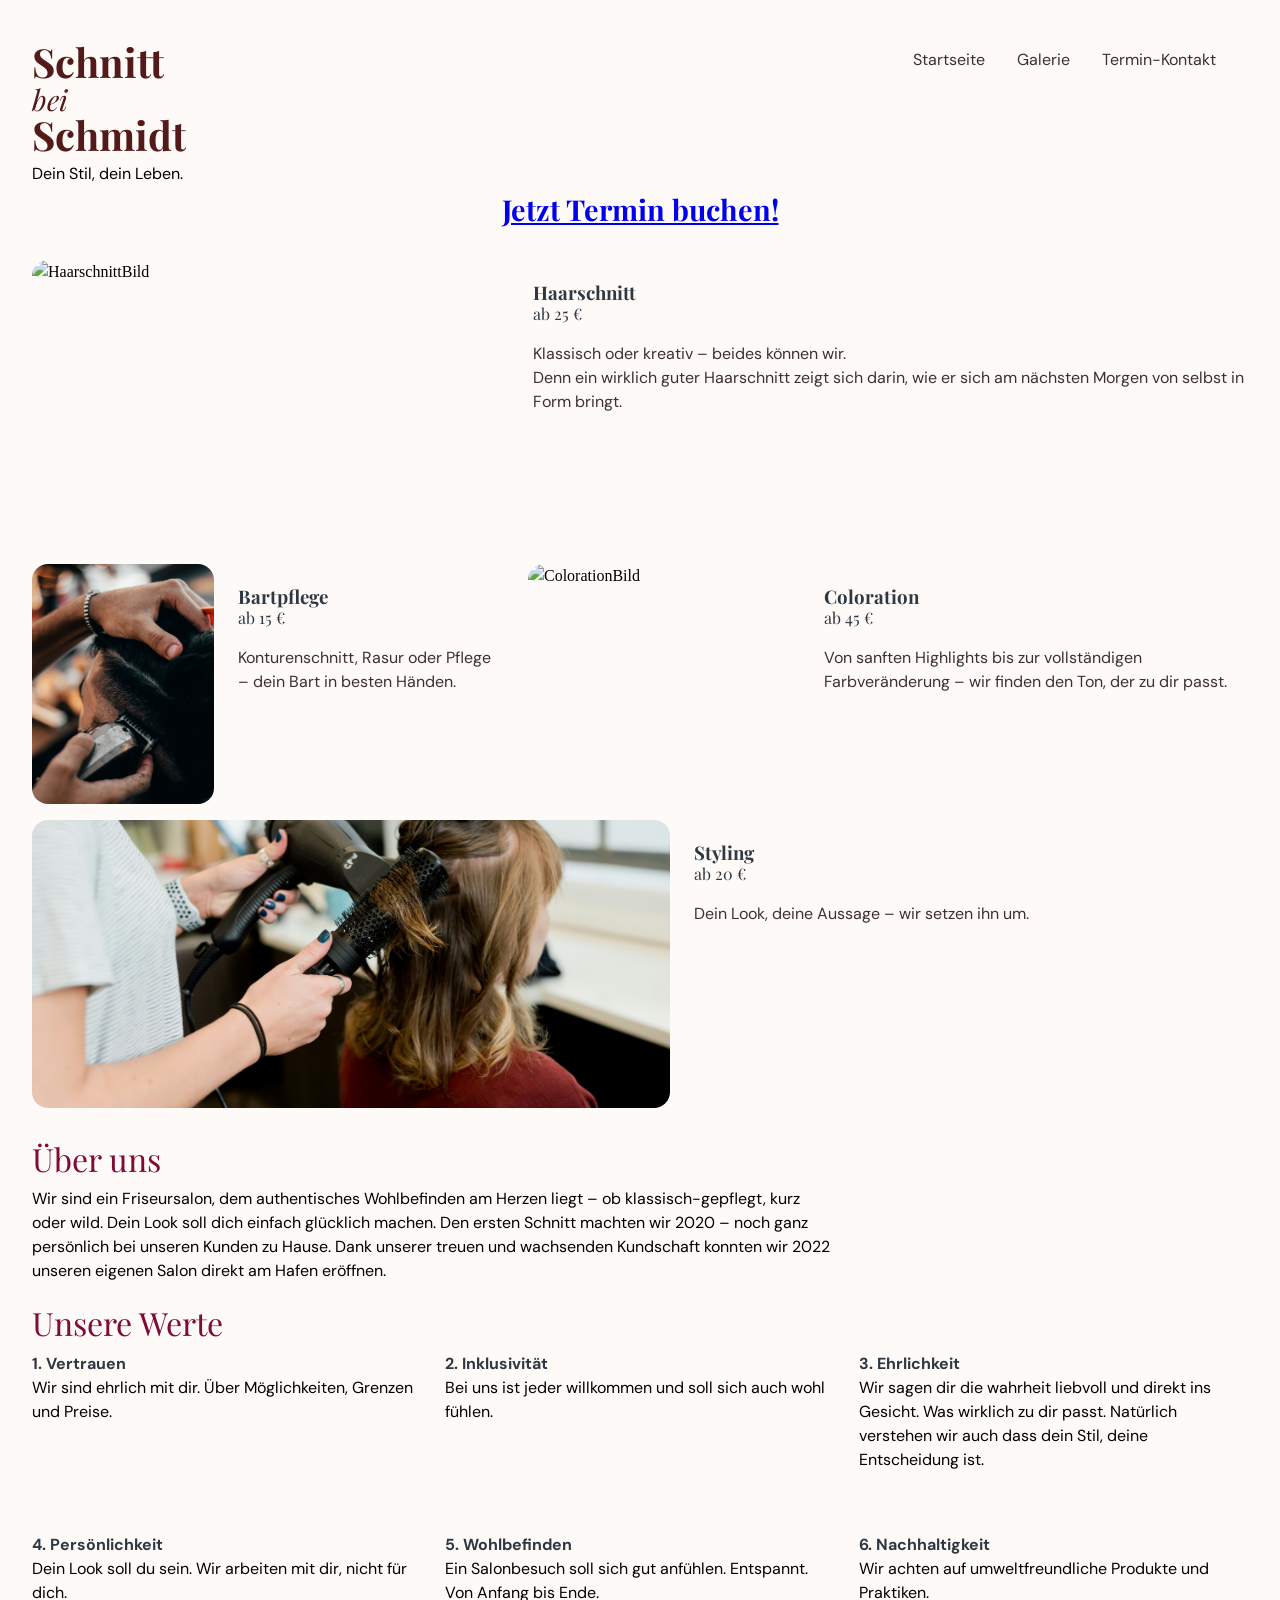
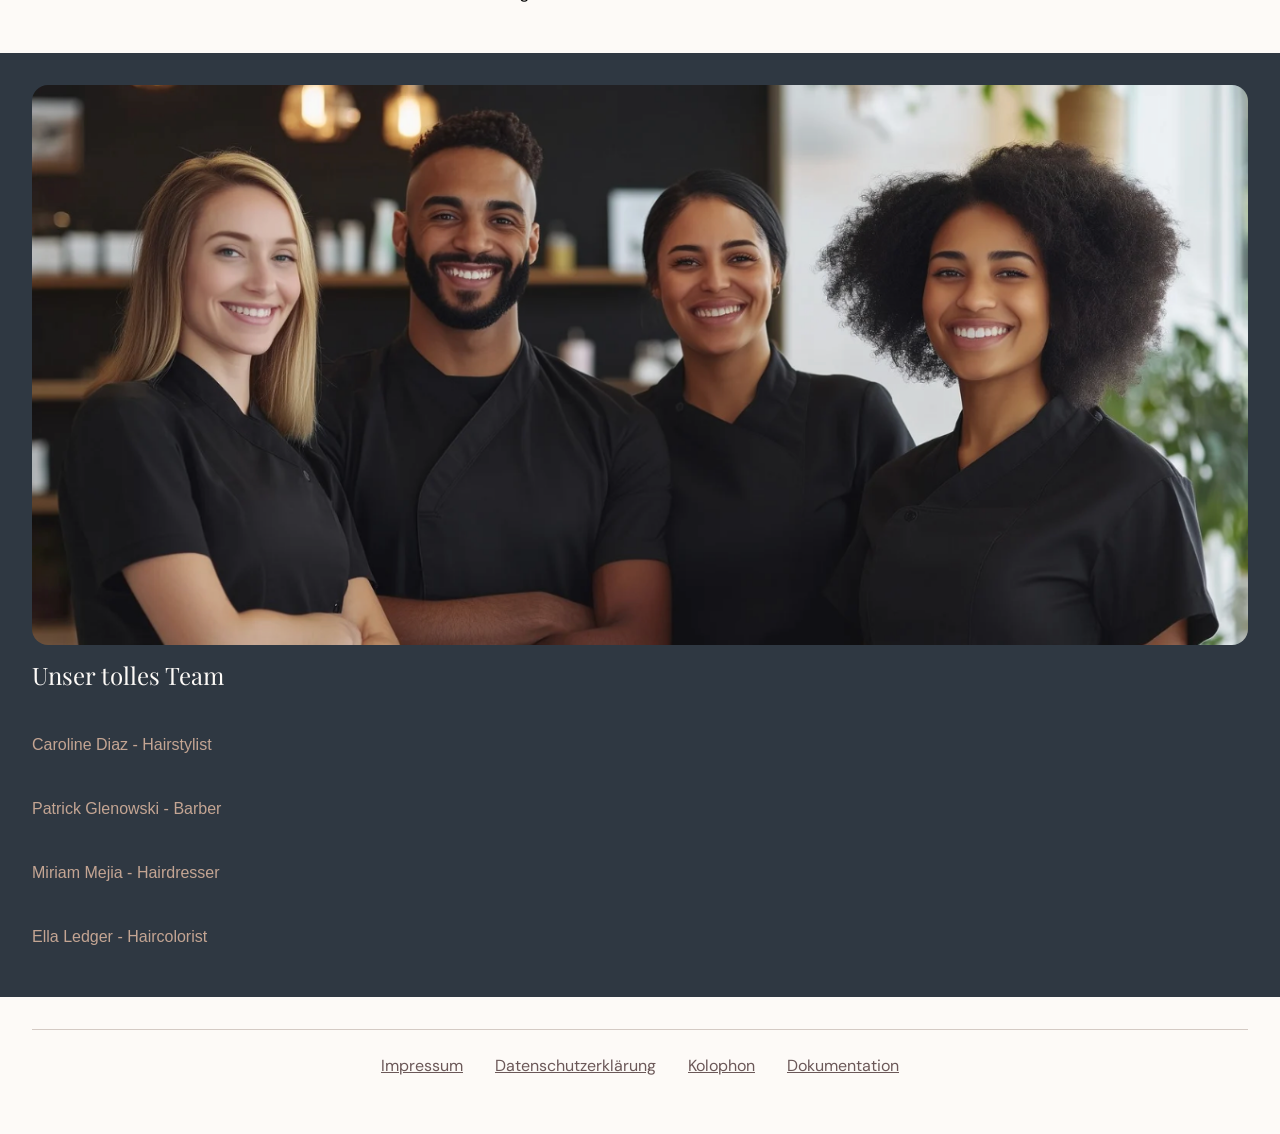
==== index.html @ 7e10d544 "first commit" ====
<!DOCTYPE html>
<html lang="de">
<head>
    <meta charset="utf-8"/>
    <meta name="viewport" content="width=device-width, initial-scale=1">
    <title>index</title>
    <link rel="stylesheet" href="style.css">
</head>
<body>
    <nav class="Optionen">
            <ul>
            <li><a href="index.html">Startseite</a></li>
            <li><a href="Seite4.html">Galerie</a></li>
            <li><a href="Seite5.html">Termin-Kontakt</a></li>
            </ul>
        </nav>

        <section class= "ÜberschriftUndSlogan">
            <h1>Schnitt</h1>
            <p class="Bei">bei</p>
            <h1>Schmidt</h1>
            <p class="Slogan">Dein Stil, dein Leben.</p>
        </section>

        <h2 class="TerminJetzt"> <a href="Seite5.html">Jetzt Termin buchen!</a> </h2>
        <section class= "TerminBuchung">
            <div class="Haarschnitt">
                <img src="Bild4.jpg" alt="HaarschnittBild" class="HaarschnittBild">
                <div class="TextHaar">
                <h3 class="Service">Haarschnitt</h3>
                <p class="Preis">ab 25 €</p>
                <p class="BeschreibungService">Klassisch oder kreativ – beides können wir.
                <br>Denn ein wirklich guter Haarschnitt zeigt sich darin, wie er sich am nächsten Morgen von selbst in Form bringt.</p>
             </div>
        </div>

        <div class="MittlereReihe">
            <div class="Bartpflege">
                <img src="Bild2.jpg" alt="BartpflegeBild" class="BartpflegeBild">
                <div class="TextBartpflege">
                <h3 class="Service">Bartpflege</h3>
                <p class="Preis">ab 15 €</p>
                <p class="BeschreibungService">Konturenschnitt, Rasur oder Pflege 
                    <br>– dein Bart in besten Händen.</p>
            </div>
         </div>
        <div class="Coloration">
                <img src="Bild1.jpg" alt="ColorationBild" class="ColorationBild">
                <div class="TextColoration">
                    <h3 class="Service">Coloration</h3>
                    <p class="Preis">ab 45 €</p>
                    <p class="BeschreibungService">Von sanften Highlights bis zur vollständigen Farbveränderung – wir finden den Ton, der zu dir passt.</p>
                </div>
            </div>
        </div>
            <div class="Styling">
                <img src="Bild3.jpg" alt="StylingBild" class="StylingBild">
                <div class="TextStyling">
                <h3 class="Service">Styling</h3>
                <p class="Preis">ab 20 €</p>
                <p class="BeschreibungService">Dein Look, deine Aussage – wir setzen ihn um.</p>
            </div>
        </div>
    </section>

      <section class="Seite2">
        <section class="ÜberUns">
            <h2 class="Uns">Über uns</h2>
            <p class="WerWirSind">Wir sind ein Friseursalon, dem authentisches Wohlbefinden am Herzen liegt – ob klassisch-gepflegt, kurz oder wild. Dein Look soll dich einfach glücklich machen. Den ersten Schnitt machten wir 2020 – noch ganz persönlich bei unseren Kunden zu Hause. Dank unserer treuen und wachsenden Kundschaft konnten wir 2022 unseren eigenen Salon direkt am Hafen eröffnen.</p>
            <h2 class="UnsereWerte">Unsere Werte</h2>
            <div class="WerteZahlen">
                <div class="Wert">
                <h4>1. Vertrauen</h4>
                <p>Wir sind ehrlich mit dir. Über Möglichkeiten, Grenzen und Preise.</p>
                </div>
                <div class="Wert">
                <h4>2. Inklusivität</h4>
                <p>Bei uns ist jeder willkommen und soll sich auch wohl fühlen.</p>
                </div>
                <div class="Wert">
                <h4>3. Ehrlichkeit</h4>
                <p>Wir sagen dir die wahrheit liebvoll und direkt ins Gesicht. Was wirklich zu dir passt. Natürlich verstehen wir auch dass dein Stil, deine Entscheidung ist.</p>
                </div>
                <div class="Wert">
                <h4>4. Persönlichkeit</h4>
                <p>Dein Look soll du sein. Wir arbeiten mit dir, nicht für dich.</p>
                </div>
                <div class="Wert">
                <h4>5. Wohlbefinden</h4>
                <p>Ein Salonbesuch soll sich gut anfühlen. Entspannt. Von Anfang bis Ende.</p>
                </div>
                <div class="Wert">
                <h4>6. Nachhaltigkeit</h4>
                <p>Wir achten auf umweltfreundliche Produkte und Praktiken.</p>
                </div>
            </div>

            <section class="Team">
                <img src="Bild11.jpg" alt="Unser Team" class="TeamBild">
                <h2 class="TeamTitel">Unser tolles Team</h2>
                <section class="TeamNamen">
                    <p class="TeamMitglied">Caroline Diaz - <span class="Job">Hairstylist</span></p>
                    <p class="TeamMitglied">Patrick Glenowski - <span class="Job">Barber</span></p>
                    <p class="TeamMitglied">Miriam Mejia - <span class="Job">Hairdresser</span></p>
                    <p class="TeamMitglied">Ella Ledger - <span class="Job">Haircolorist</span></p>
                </section>
            </section>
        </section>
</section>
<footer class="ImpressumUndDaten">
            <a href="Seite6.html">Impressum</a>
            <a href="Seite7.html">Datenschutzerklärung</a>
            <a href="Kolophon_SchnittBeiSchmidt.html">Kolophon</a>
            <a href="dokumentation/dok_index.html">Dokumentation</a>
        </footer>
</body>
</html>
---- style.css ----
@import url('https://fonts.googleapis.com/css2?family=Playfair+Display:wght@400;700&family=DM+Sans:wght@400;700&display=swap');
:root{
    --Creme: #fdfaf7;
    --DunkelRotLogo: #541A1A;
    --SloganGrau: #3D3030;
    --Blau: #2F3842;
    --DunkleCreme: #D4CAC4;
    --Weinrot: #810B38;
    --OptionenGrau: #6B5858;
    --WarmeCreme: #C4A593;
    --HellesGrau: #C2B8AF;
}

body{
  background-color: #FDFAF7;
  line-height: 1.5;
  margin: 2em;
}

.Optionen{
  display: flex;
  justify-content: flex-end;
  gap: 2em;
  font-family: 'DM Sans';
  color: var(--SloganGrau);
  margin: 1em;
}

.Optionen ul{
  display: flex;
  gap: 2em;
  list-style: none;
  margin: 1em;
}

.Optionen a{
  color: var(--SloganGrau);
  font-size:1em;
  text-decoration: none;
}
.Optionen a:hover{
  color: var(--Weinrot);
  text-decoration:underline;
} 

.ÜberschriftUndSlogan{
text-align: left;
margin-top: -4.5em;
}

h1{
  color: var(--DunkelRotLogo);
  font-family: 'Playfair Display';
  font-size: 250%;
  margin-bottom: 0;
  text-align: left;
  margin-top: -0.4em;
}

h2{
  margin-bottom:0;
}

h4{
  font-family: 'DM Sans';
  color: var(--SloganGrau);
  font-weight: bold;
}

p{
  font-family: 'DM Sans';
  font-size: 1em;
  margin-bottom: 0.5;
}

.Bei{
  font-family: 'Playfair Display', sans-serif;
  font-style: italic;
  font-weight: 400;
  color: var(--DunkelRotLogo);
  font-size: 180%;
  margin: 0;
  margin-top: -0.5em;
}

.Slogan{
  margin-top: -0.15em;
}

.TerminJetzt{
  font-family: 'Playfair Display', sans-serif;
  font-weight: 700;
  color: var(--Weinrot);
  text-align: center;
  font-size: 180%;
  margin-bottom: 1em;
  margin-top: -0.5em;
  transition-duration: 0.2s;
}

.TerminJetzt:hover{
  letter-spacing: 0.20em;
}

.TerminBuchung{
  display: grid;
  grid-template-columns: 1fr;
  gap: 1em;
}

.Service{
  font-family: 'Playfair Display';
  color: var(--Blau);
}
.Preis{
  font-family: 'Playfair Display';
  color: var(--Blau);
  margin-top: -1.5em;
}
.BeschreibungService{
  color:var(--SloganGrau);
}

.Haarschnitt{
  display: grid;
  grid-template-columns: 2fr 3fr;
  gap: 1.5em;
  align-items: start;
}
.HaarschnittBild{
  width: 100%;
  height: 18em;
  object-fit: cover;
  border-radius: 1em;
}

.Coloration{
  display: grid;
  grid-template-columns: 2fr 3fr;
  gap: 1.5em;
  align-items: start;
  margin-right: 1em;
}
.ColorationBild{
  width: 100%;
  height: 15em;
  object-fit: cover;
  border-radius: 1em;
}

.Bartpflege{
  display: grid;
  grid-template-columns: 2fr 3fr;
  gap: 1.5em;
  align-items: start;
}
.BartpflegeBild{
  width: 100%;
  height: 15em;
  object-fit: cover;
  border-radius: 1em;
}

.MittlereReihe{
display: grid;
grid-template-columns: 1fr 1.5fr;
gap: 1em;
}

.Styling{
  display: grid;
  grid-template-columns: 2.3fr 2fr;
  gap: 1.5em;
  align-items: start;
}
.StylingBild{
  width: 100%;
  height: 18em;
  object-fit: cover;
  border-radius: 1em;
}

.Seite2{
  margin-top: 1em;
}

.ÜberUns{
  margin-top: 1em;
}
.Uns{
  color: var(--Weinrot);
  font-family:'Playfair Display';
  font-weight:lighter;
  font-size: 2em;
  margin-bottom: 0;
}
.WerWirSind{
  max-width:50em;
  margin: 0;
  margin-top: 0.25em;
}

.UnsereWerte{
  color: var(--Weinrot);
  font-family:'Playfair Display';
  font-size: 2em;
  font-weight:lighter;
  margin-bottom: 0;
  margin-top:0.5em;
}
.Wert{
  font-family: 'DM Sans';
  font-size: 1em;
  margin-bottom: 0.5;
}
.WerteZahlen{
  display: grid;
  grid-template-columns: repeat(3,1fr);
  gap: 1.5em;
  margin-top: -1em;
}
.Wert h4{
  font-family: 'DM-Sans' sans-serif;
  color: var(--Blau);
  margin-bottom: 0;
}
.Wert p{
  margin-top: 0;
}

.Wo{
  font-family: 'Playfair Display';
  color:var(--Weinrot);
  font-weight: lighter;
}

.Buchung h2{
  font-family: 'Playfair Display';
  color: var(--Weinrot);
  font-weight: lighter;
}
.Buchung label{
  font-family: 'DM-Sans';
  color: var(--SloganGrau);
}
.Buchung input,
.Buchung select{
  font-family: 'DM Sans';
  color: var(--SloganGrau);
}
.Buchung button{
  font-family: 'DM-Sans';
  color:var(--Creme);
  background-color: var(--Blau);
  border-radius: 0.5em;
}

.Buchung button:hover{
  background-color: var(--Weinrot);
}

.Team{
  background-color: var(--Blau);
  padding: 2em;
  margin-top: 2em;
  margin-left:-2em;
  margin-right: -2em;
}
.TeamBild{
  width: 100%;
  height: 35em;
  object-fit: cover;
  object-position: center;
  border-radius: 1em;
  display: block;
}
.TeamTitel{
  font-family:'Playfair Display';
  color:var(--Creme);
  font-weight: lighter;
  margin-top: 0.5em;
  margin-bottom: 1em;
}
.TeamNamen{
  display: flex;
  flex-direction: column;
  gap: 0.5em;
}
.TeamMitglied{
  font-family: 'DM-Sans', sans-serif;
  color: var(--WarmeCreme);
}

.ImpressumUndDaten{
  display: flex;
  justify-content: center;
  gap: 2em;
  padding: 1.5em;
  margin-top: 2em;
  border-top: 1px solid var(--DunkleCreme);
  font-family: 'DM Sans';
}
.ImpressumUndDaten a{
  color: var(--OptionenGrau);
}
.ImpressumUndDaten a:hover{
  color: var(--Weinrot);
  text-decoration: underline;
}

.Galerie{
  display: grid;
  grid-template-columns: 1fr 1fr 1fr;
  gap: 1em;
  margin-top: 2em;
  padding: 2em;
  margin-left: -2em;
  margin-right: -2em;
  background-color: var(--Blau);
}
.Galerie img{
  width: 100%;
  height: 20em;
  object-fit: cover;
  border-radius: 1em;
}

.GalerieTitel{
  font-family: 'Playfair Display';
  color: var(--Blau);
  font-weight: lighter;
  font-size: 180%;
  margin-bottom: 1em;
  text-align: center;
}

.Impressum h2,
.Impressum h3{
font-family: 'Playfair Display';
color: var(--Weinrot);
font-weight: lighter;
margin-bottom: 0;
margin-top: 0;
}
.Impressum p{
  margin-top: 0;
}

.Datenschutz h2,
.Datenschutz h3{
font-family: 'Playfair Display';
color: var(--Weinrot);
font-weight: lighter;
margin-bottom: 0;
margin-top: 0;
}
.Datenschutz p{
  margin-top: 0;
  margin-bottom: 0;
}



@media screen and (max-width: 1023px){
  .HaarschnittBild{
    height: 14em;
  }
  .ColorationBild{
    height: 12em;
  }
  .BartpflegeBild{
    height: 12em;
  }
  .StylingBild{
    height: 14em;
  }
  .TeamBild{
    height: 25em;
  }
  .Galerie img{
    height: 14em;
  }
  h1{
    font-size: 200%;
    }
  }

  @media screen and (max-width: 767px){
    body{
      margin: 1em;
    }
    .Optionen{
      flex-direction: column;
      align-items: right;
      gap: 0.5em;
    }
    .Optionen ul{
      flex-wrap: wrap;
      justify-content: right;
      gap: 0.8em;
      margin: 0.5em 0;
    }
    .ÜberschriftUndSlogan{
      text-align: left;
      margin-top: 0;
    }
    h1{
      font-size: 180%;
      text-align: left;
      margin-top: -2;
    }
    .Bei{
      font-size: 140%;
      text-align: left;
    }
    .Slogan{
      text-align: left;
    }
    .TerminJetzt{
      text-align: center;
      font-size: 140%;
    }
    .TerminBuchung{
      grid-template-columns: 1fr;
      gap: 2em;
    }
    .Haarschnitt,
    .Coloration,
    .Bartpflege,
    .Styling{
    grid-template-columns: 1fr;
    gap: 0.5em;
    }
    .HaarschnittBild{
      height: 14em;
    }
    .ColorationBild{
      height: 12em;
    }
    .BartpflegeBild{
      height: 12em;
    }
    .StylingBild{
      height: 14em;
    }
    .MittlereReihe{
      grid-template-columns: 1fr;
      gap: 1em;
    }
    .WerteZahlen{
      grid-template-columns: 1fr;
      gap: 1.5em;
    }
    .Galerie{
      grid-template-columns: 1fr;
      gap: 1em;
      padding: 1.5em 1em;
      margin-left: -1em;
      margin-right: -1em;
    }
    .Galerie img{
      height: 14em;
    }
    .GalerieTitel{
      font-size: 150%;
    }
    .Team{
      padding: 1.5em;
      margin-left: -1em;
      margin-right: -1em;
    }
    .TeamBild{
      height: 18em;
    }
    .TeamTitel{
      font-size: 150%;
    }
    .ImpressumUndDaten{
      flex-direction: column;
      gap: 0.5em;
      text-align: center;
    }
    .Buchung input,
    .Buchung select,
    .Buchung button{
      width: 100%;
    }
}
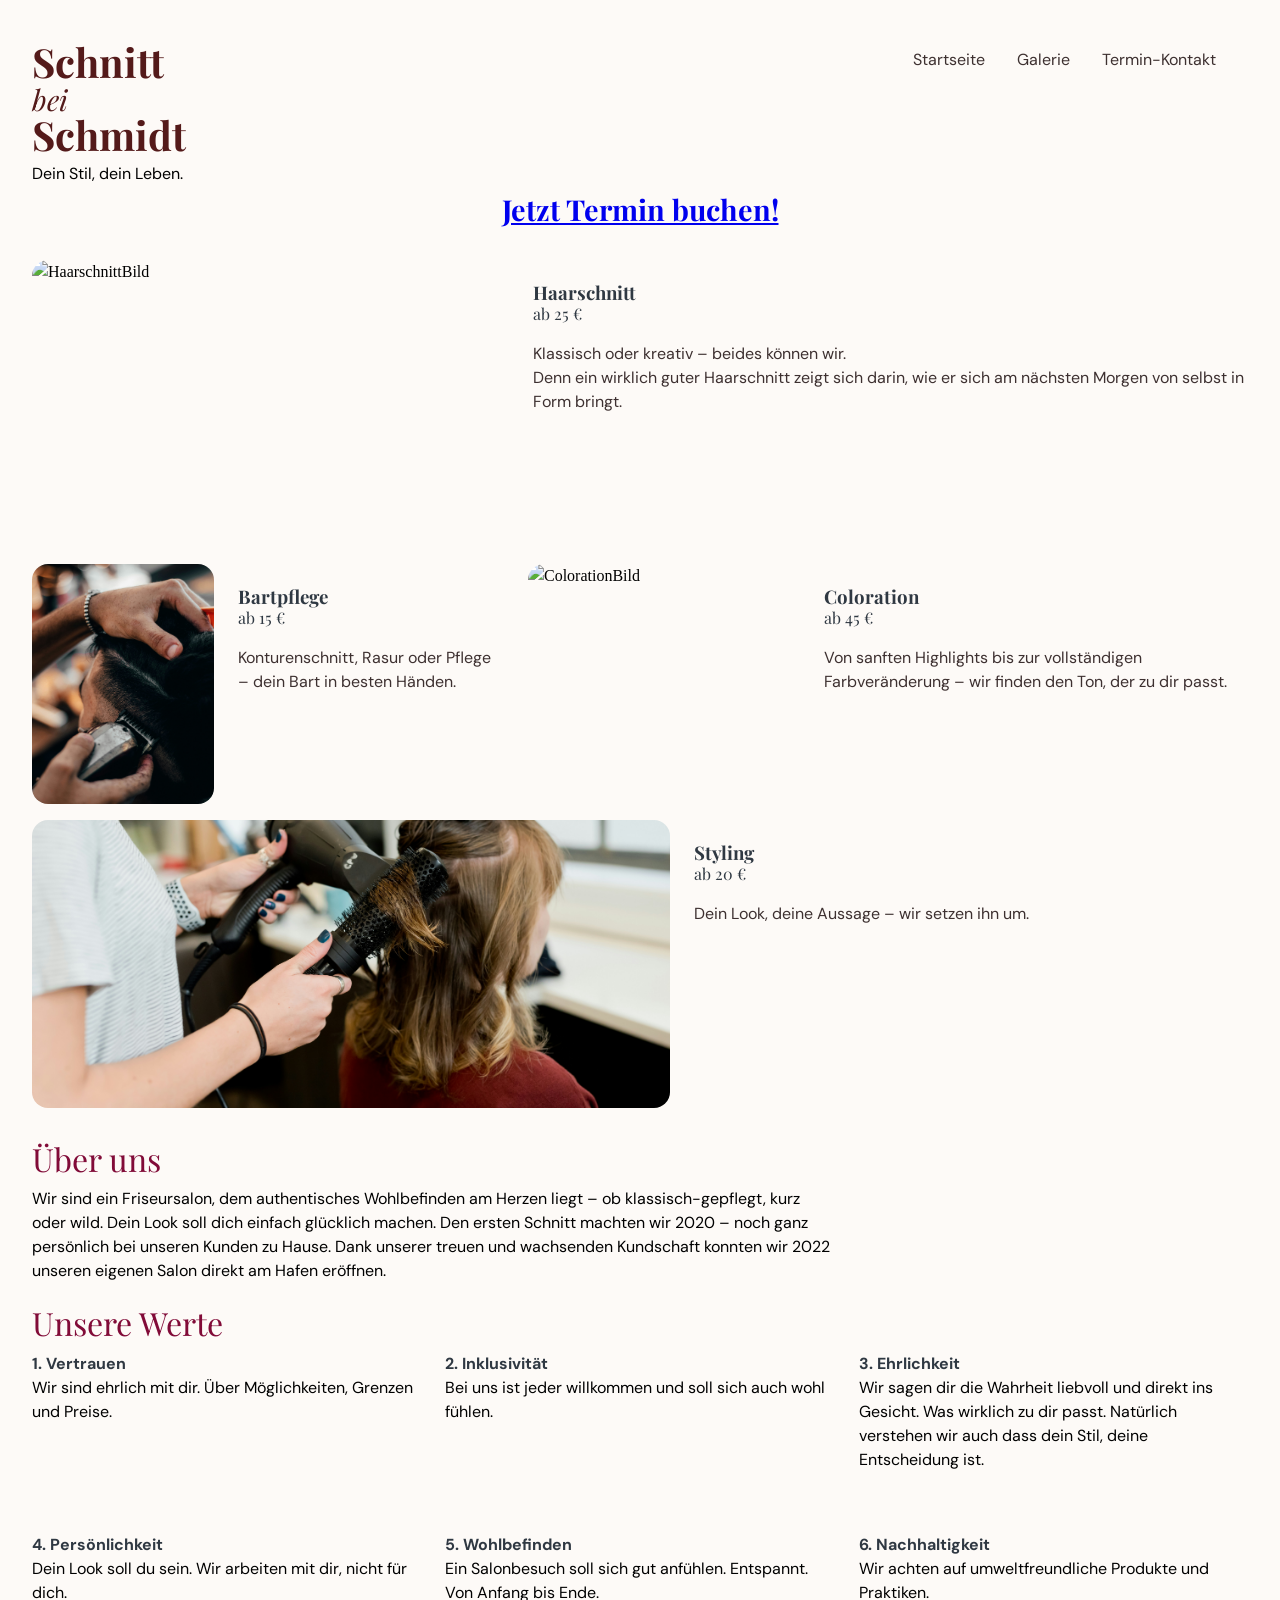
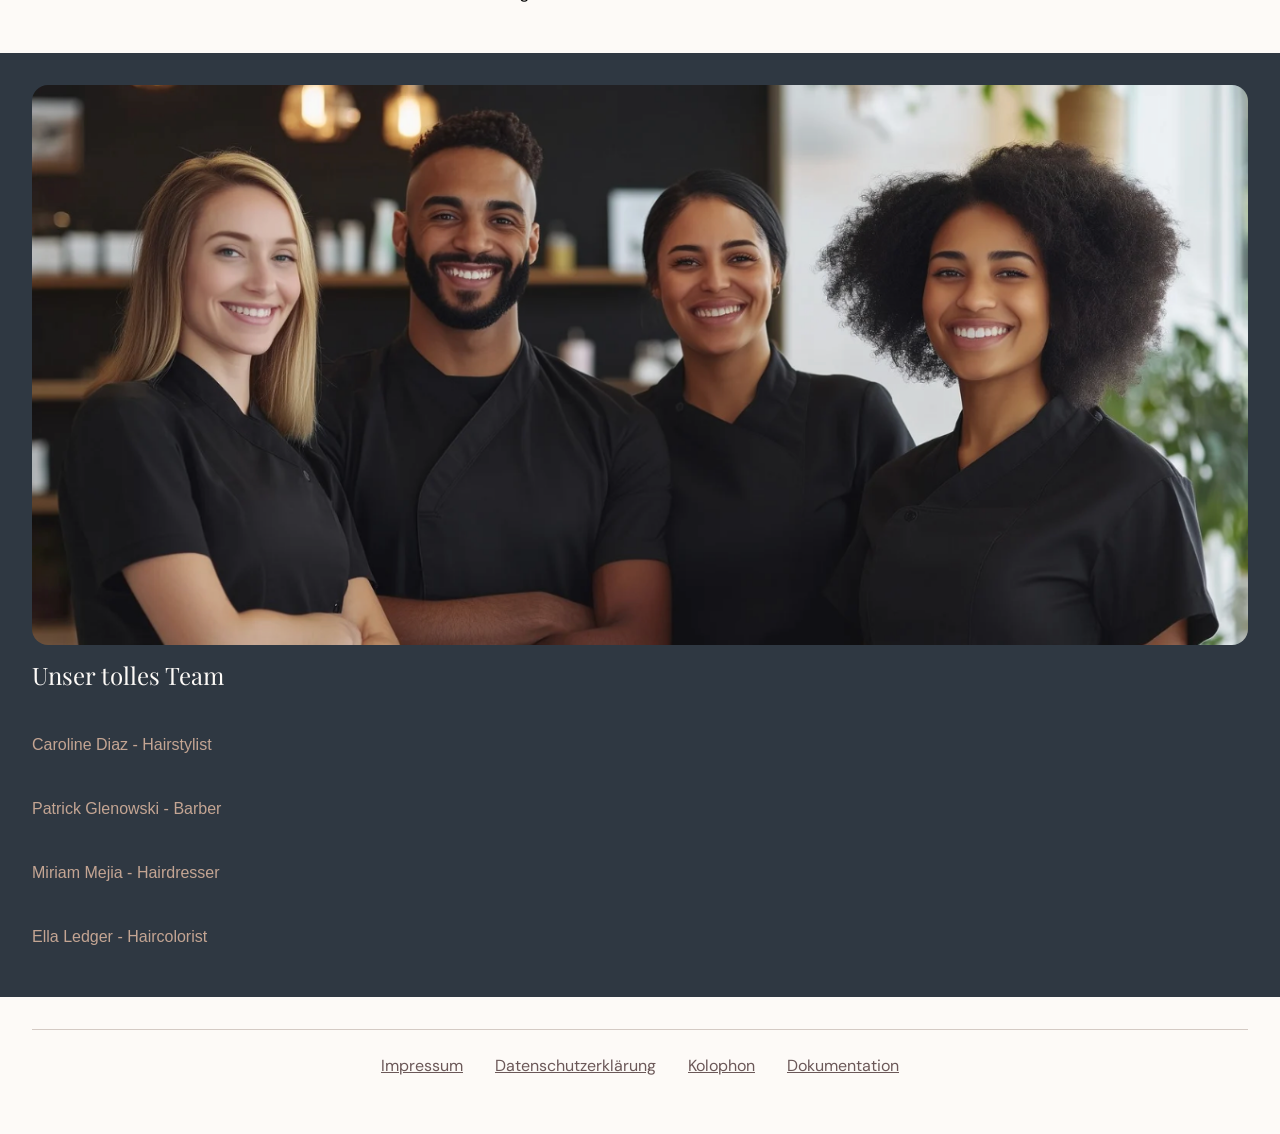
==== commit 1492f4be: "Wahrheit-Schreibfehler" ====
--- a/index.html
+++ b/index.html
@@ -79,7 +79,7 @@
                 </div>
                 <div class="Wert">
                 <h4>3. Ehrlichkeit</h4>
-                <p>Wir sagen dir die wahrheit liebvoll und direkt ins Gesicht. Was wirklich zu dir passt. Natürlich verstehen wir auch dass dein Stil, deine Entscheidung ist.</p>
+                <p>Wir sagen dir die Wahrheit liebvoll und direkt ins Gesicht. Was wirklich zu dir passt. Natürlich verstehen wir auch dass dein Stil, deine Entscheidung ist.</p>
                 </div>
                 <div class="Wert">
                 <h4>4. Persönlichkeit</h4>
